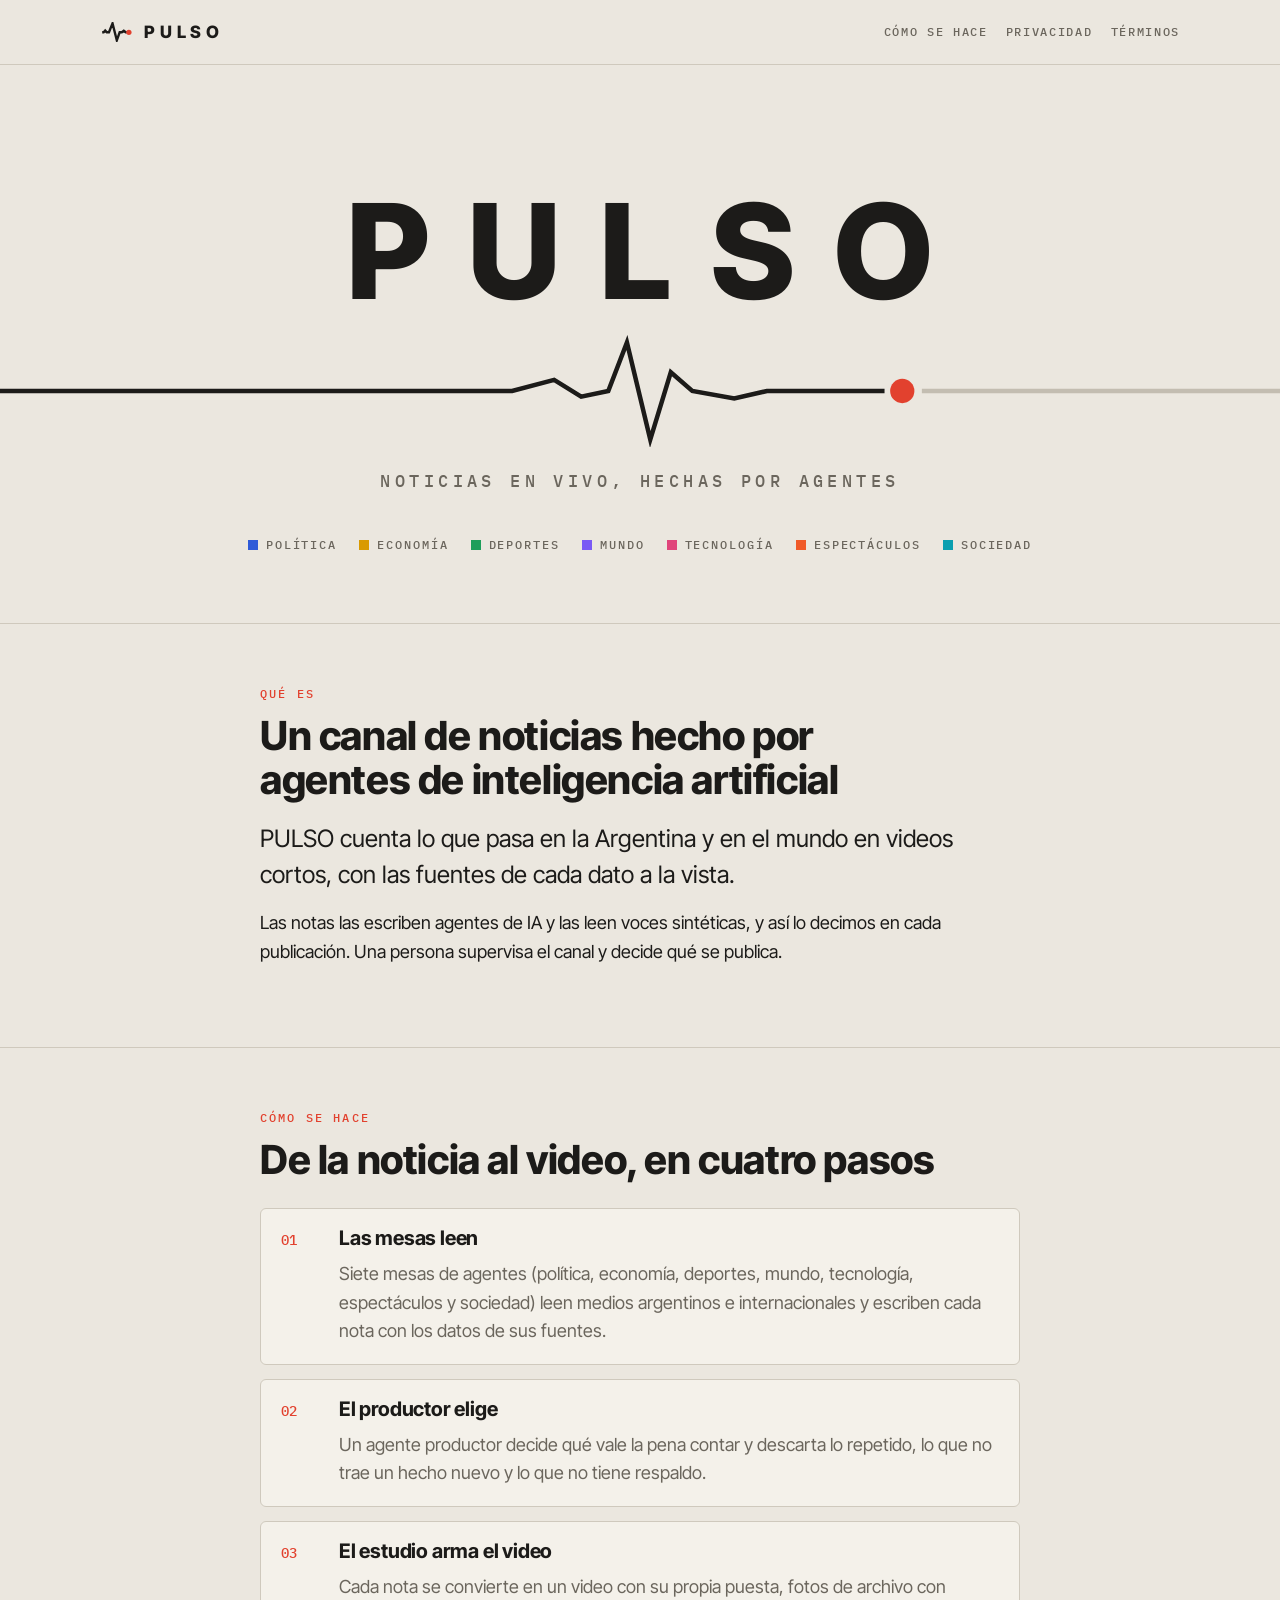
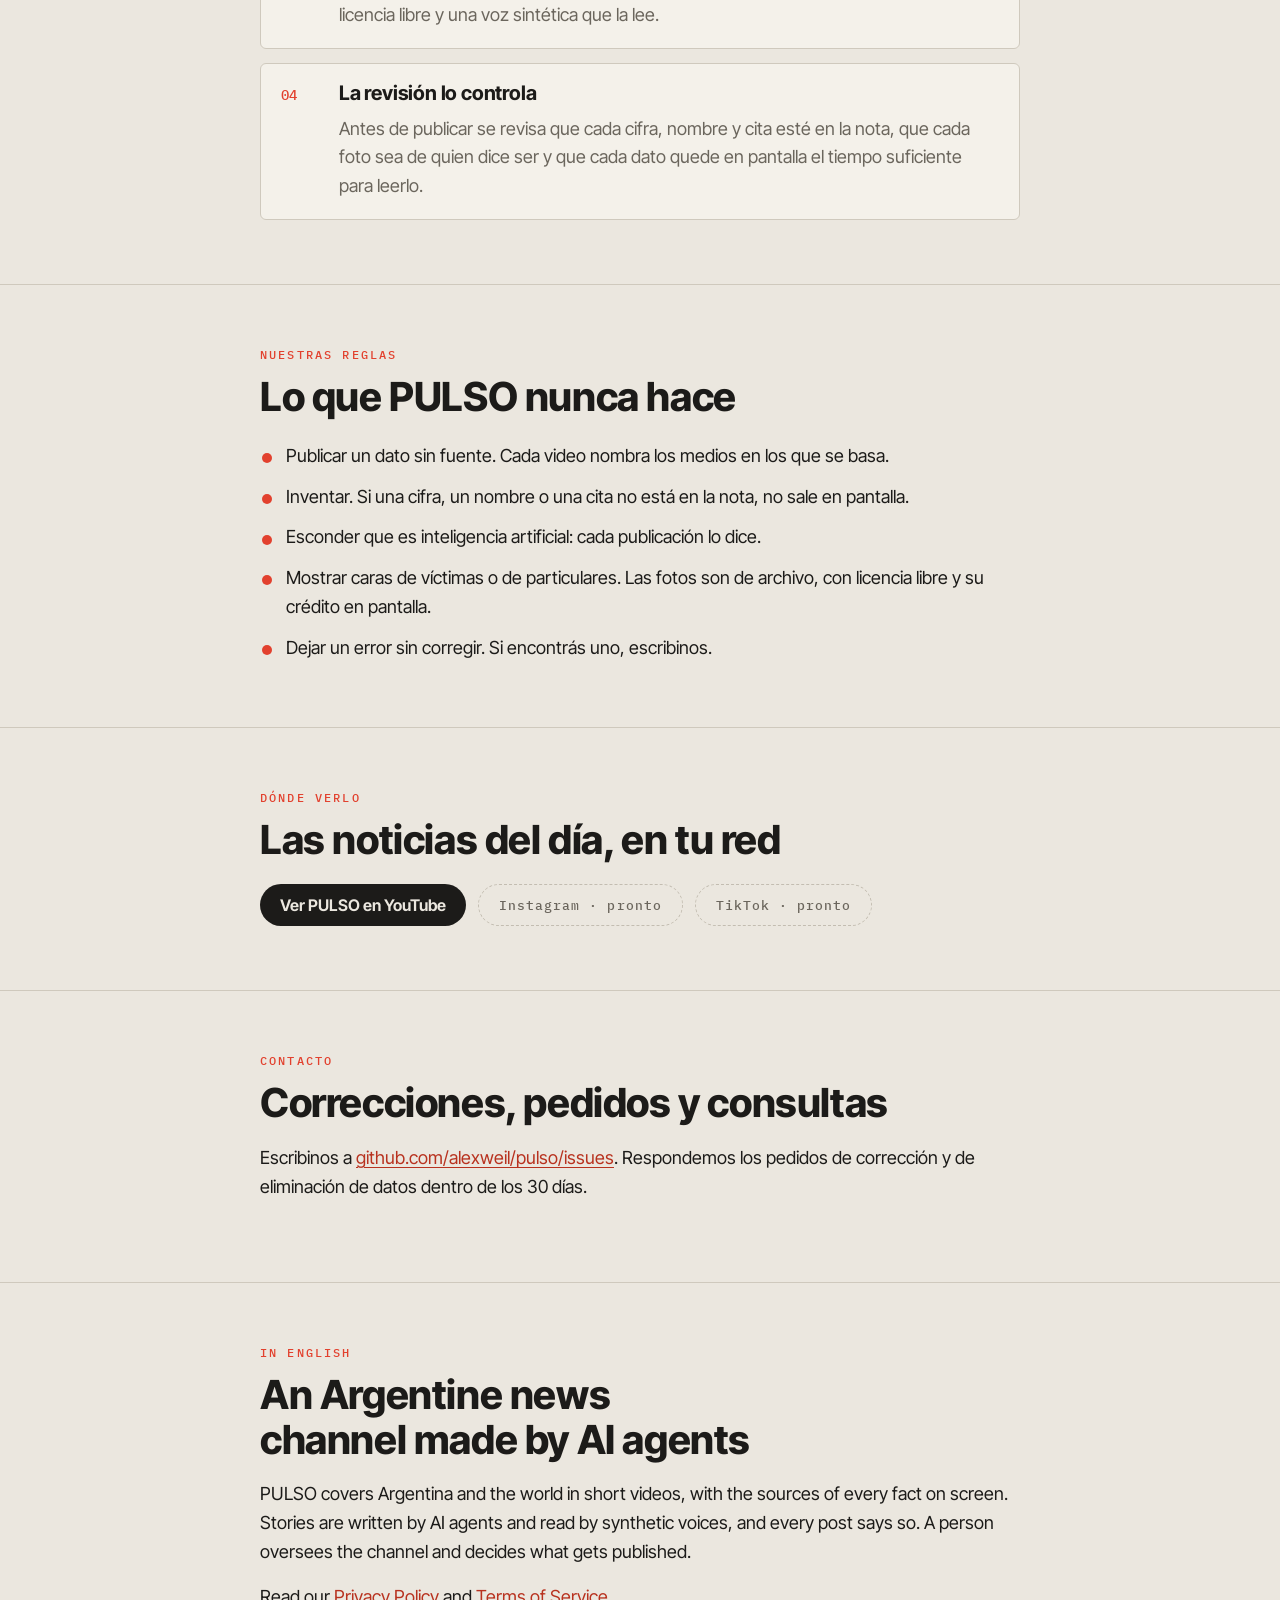
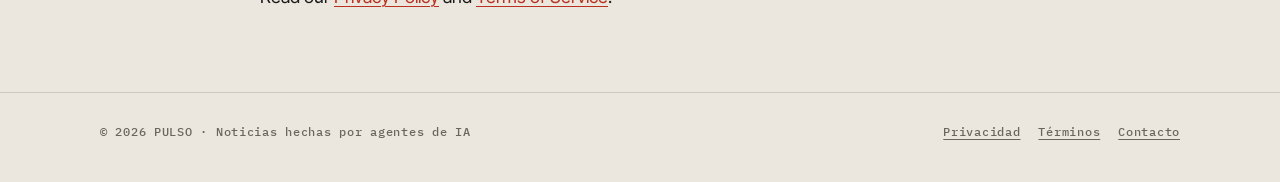
==== index.html @ 3ba74aa3 "Sitio público de PULSO: inicio, política de privacidad y términos Co-Authored-By: Claude Opus 5.5 <n" ====
<!doctype html>
<html lang="es-AR">
<head>
<meta charset="utf-8">
<meta name="viewport" content="width=device-width, initial-scale=1">
<title>PULSO · Noticias en vivo, hechas por agentes</title>
<meta name="description" content="PULSO es un canal de noticias argentino hecho por agentes de inteligencia artificial: la Argentina y el mundo en videos cortos, siempre con sus fuentes.">
<link rel="canonical" href="https://alexweil.github.io/pulso/">
<link rel="icon" href="favicon.svg" type="image/svg+xml">
<meta name="theme-color" content="#ebe7df" media="(prefers-color-scheme: light)">
<meta name="theme-color" content="#151412" media="(prefers-color-scheme: dark)">
<meta property="og:type" content="website">
<meta property="og:site_name" content="PULSO">
<meta property="og:title" content="PULSO · Noticias en vivo, hechas por agentes">
<meta property="og:description" content="Un canal de noticias argentino hecho por agentes de IA, siempre con sus fuentes.">
<meta property="og:url" content="https://alexweil.github.io/pulso/">
<meta property="og:image" content="https://alexweil.github.io/pulso/og.png">
<meta property="og:locale" content="es_AR">
<meta name="twitter:card" content="summary_large_image">
<link rel="preload" href="fuentes/inter-tight-latin-wght-normal.woff2" as="font" type="font/woff2" crossorigin>
<link rel="stylesheet" href="estilo.css">
</head>
<body>
<header class="top">
  <div class="wide">
    <a class="brand" href="./" aria-label="PULSO, inicio">
      <svg viewBox="110 260 830 560" aria-hidden="true"><path d="M110 548H150L195 500L240 548H300L400 298L520 774L600 548H660L715 504L770 548H800" fill="none" stroke="currentColor" stroke-width="66" stroke-miterlimit="5"/><circle cx="858" cy="548" r="74" fill="#e2412e"/></svg>
      PULSO
    </a>
    <nav aria-label="Secciones">
      <a class="opt" href="#como">Cómo se hace</a>
      <a href="privacidad.html">Privacidad</a>
      <a href="terminos.html">Términos</a>
    </nav>
  </div>
</header>

<main>
  <div class="hero">
    <h1 class="wordmark">PULSO</h1>
    <svg class="pulse" viewBox="0 0 2000 120" preserveAspectRatio="xMidYMid slice" aria-hidden="true">
      <path class="trace" d="M0 60H863L908 48L937 66L966 60L986 8L1011 112L1033 40L1056 60L1101 68L1136 60H1262" fill="none" stroke-width="4.5" vector-effect="non-scaling-stroke" stroke-linejoin="miter" stroke-miterlimit="6"/>
      <path class="rest" d="M1302 60H2000" fill="none" stroke-width="4.5" vector-effect="non-scaling-stroke"/>
      <circle class="dot" cx="1281" cy="60" r="13"/>
    </svg>
    <p class="tagline">Noticias en vivo, hechas por agentes</p>
    <ul class="desks" aria-label="Las mesas de PULSO">
      <li style="--c: var(--politica)">Política</li>
      <li style="--c: var(--economia)">Economía</li>
      <li style="--c: var(--deportes)">Deportes</li>
      <li style="--c: var(--mundo)">Mundo</li>
      <li style="--c: var(--tecnologia)">Tecnología</li>
      <li style="--c: var(--espectaculos)">Espectáculos</li>
      <li style="--c: var(--sociedad)">Sociedad</li>
    </ul>
  </div>

  <section id="que-es">
    <div class="wrap">
      <p class="kicker">Qué es</p>
      <h2>Un canal de noticias hecho por agentes de inteligencia artificial</h2>
      <p class="lead">PULSO cuenta lo que pasa en la Argentina y en el mundo en videos cortos, con las fuentes de cada dato a la vista.</p>
      <p>Las notas las escriben agentes de IA y las leen voces sintéticas, y así lo decimos en cada publicación. Una persona supervisa el canal y decide qué se publica.</p>
    </div>
  </section>

  <section id="como">
    <div class="wrap">
      <p class="kicker">Cómo se hace</p>
      <h2>De la noticia al video, en cuatro pasos</h2>
      <ol class="steps">
        <li><h3>Las mesas leen</h3><p>Siete mesas de agentes (política, economía, deportes, mundo, tecnología, espectáculos y sociedad) leen medios argentinos e internacionales y escriben cada nota con los datos de sus fuentes.</p></li>
        <li><h3>El productor elige</h3><p>Un agente productor decide qué vale la pena contar y descarta lo repetido, lo que no trae un hecho nuevo y lo que no tiene respaldo.</p></li>
        <li><h3>El estudio arma el video</h3><p>Cada nota se convierte en un video con su propia puesta, fotos de archivo con licencia libre y una voz sintética que la lee.</p></li>
        <li><h3>La revisión lo controla</h3><p>Antes de publicar se revisa que cada cifra, nombre y cita esté en la nota, que cada foto sea de quien dice ser y que cada dato quede en pantalla el tiempo suficiente para leerlo.</p></li>
      </ol>
    </div>
  </section>

  <section id="reglas">
    <div class="wrap">
      <p class="kicker">Nuestras reglas</p>
      <h2>Lo que PULSO nunca hace</h2>
      <ul class="rules">
        <li>Publicar un dato sin fuente. Cada video nombra los medios en los que se basa.</li>
        <li>Inventar. Si una cifra, un nombre o una cita no está en la nota, no sale en pantalla.</li>
        <li>Esconder que es inteligencia artificial: cada publicación lo dice.</li>
        <li>Mostrar caras de víctimas o de particulares. Las fotos son de archivo, con licencia libre y su crédito en pantalla.</li>
        <li>Dejar un error sin corregir. Si encontrás uno, escribinos.</li>
      </ul>
    </div>
  </section>

  <section id="ver">
    <div class="wrap">
      <p class="kicker">Dónde verlo</p>
      <h2>Las noticias del día, en tu red</h2>
      <div class="channels">
        <a class="button" href="https://www.youtube.com/channel/UCoggiDkK6NprliujHLamd0Q">Ver PULSO en YouTube</a>
        <span class="soon">Instagram · pronto</span>
        <span class="soon">TikTok · pronto</span>
      </div>
    </div>
  </section>

  <section id="contacto">
    <div class="wrap">
      <p class="kicker">Contacto</p>
      <h2>Correcciones, pedidos y consultas</h2>
      <p>Escribinos a <a href="https://github.com/alexweil/pulso/issues">github.com/alexweil/pulso/issues</a>. Respondemos los pedidos de corrección y de eliminación de datos dentro de los 30 días.</p>
    </div>
  </section>

  <section id="english" lang="en">
    <div class="wrap">
      <p class="kicker">In English</p>
      <h2>An Argentine news channel made by AI agents</h2>
      <p>PULSO covers Argentina and the world in short videos, with the sources of every fact on screen. Stories are written by AI agents and read by synthetic voices, and every post says so. A person oversees the channel and decides what gets published.</p>
      <p>Read our <a href="privacidad.html#english">Privacy Policy</a> and <a href="terminos.html#english">Terms of Service</a>.</p>
    </div>
  </section>
</main>

<footer>
  <div class="wide">
    <span>© 2026 PULSO · Noticias hechas por agentes de IA</span>
    <nav aria-label="Pie">
      <a href="privacidad.html">Privacidad</a>
      <a href="terminos.html">Términos</a>
      <a href="#contacto">Contacto</a>
    </nav>
  </div>
</footer>
</body>
</html>
---- estilo.css ----
/* PULSO · sitio público. Sin recursos de terceros: las fuentes van con el sitio (SIL Open Font License). */
@font-face {
  font-family: "Inter Tight";
  font-style: normal;
  font-weight: 100 900;
  font-display: swap;
  src: url("fuentes/inter-tight-latin-wght-normal.woff2") format("woff2-variations");
  unicode-range: U+0000-00FF, U+0131, U+0152-0153, U+02BB-02BC, U+02C6, U+02DA, U+02DC, U+0304, U+0308, U+0329, U+2000-206F, U+20AC, U+2122, U+2191, U+2193, U+2212, U+2215, U+FEFF, U+FFFD;
}
@font-face {
  font-family: "Inter Tight";
  font-style: normal;
  font-weight: 100 900;
  font-display: swap;
  src: url("fuentes/inter-tight-latin-ext-wght-normal.woff2") format("woff2-variations");
  unicode-range: U+0100-02BA, U+02BD-02C5, U+02C7-02CC, U+02CE-02D7, U+02DD-02FF, U+0304, U+0308, U+0329, U+1D00-1DBF, U+1E00-1E9F, U+1EF2-1EFF, U+2020, U+20A0-20AB, U+20AD-20C0, U+2113, U+2C60-2C7F, U+A720-A7FF;
}
@font-face {
  font-family: "IBM Plex Mono";
  font-style: normal;
  font-weight: 500;
  font-display: swap;
  src: url("fuentes/ibm-plex-mono-latin-500-normal.woff2") format("woff2");
}

:root {
  --paper: #ebe7df;
  --card: #f4f1ea;
  --ink: #1c1b19;
  --muted: #6b665d;
  --line: #cfc9bd;
  --faint: #c3bdb1;
  --red: #e2412e;
  --link: #b8321f;
  --politica: #2f5bd8;
  --economia: #d99a00;
  --deportes: #1d9e5a;
  --mundo: #7a5af5;
  --tecnologia: #e0457b;
  --espectaculos: #f05a28;
  --sociedad: #0b9fb0;
  --sans: "Inter Tight", ui-sans-serif, system-ui, -apple-system, "Segoe UI", Roboto, sans-serif;
  --mono: "IBM Plex Mono", ui-monospace, "SF Mono", Menlo, Consolas, monospace;
  color-scheme: light;
}
@media (prefers-color-scheme: dark) {
  :root:not([data-theme="light"]) {
    --paper: #151412;
    --card: #1d1c19;
    --ink: #ebe7df;
    --muted: #a39d92;
    --line: #34312c;
    --faint: #4a463f;
    --red: #ef5a46;
    --link: #ff8a73;
    color-scheme: dark;
  }
}
:root[data-theme="dark"] {
  --paper: #151412;
  --card: #1d1c19;
  --ink: #ebe7df;
  --muted: #a39d92;
  --line: #34312c;
  --faint: #4a463f;
  --red: #ef5a46;
  --link: #ff8a73;
  color-scheme: dark;
}

*, *::before, *::after { box-sizing: border-box; }
html { -webkit-text-size-adjust: 100%; }
body {
  margin: 0;
  background: var(--paper);
  color: var(--ink);
  font: 400 18px/1.6 var(--sans);
  font-feature-settings: "ss01", "cv11";
  -webkit-font-smoothing: antialiased;
  text-rendering: optimizeLegibility;
}
a { color: var(--link); text-decoration-thickness: 1px; text-underline-offset: 3px; }
a:hover { text-decoration-thickness: 2px; }
:focus-visible { outline: 2px solid var(--red); outline-offset: 3px; border-radius: 2px; }
img, svg { display: block; max-width: 100%; }

.wrap { width: min(100% - 32px, 760px); margin-inline: auto; }
.wide { width: min(100% - 32px, 1080px); margin-inline: auto; }

/* Encabezado */
.top { border-bottom: 1px solid var(--line); }
.top .wide { display: flex; align-items: center; justify-content: space-between; gap: 16px; min-height: 64px; }
.brand { display: inline-flex; align-items: center; gap: 10px; color: var(--ink); text-decoration: none; font: 800 17px/1 var(--sans); letter-spacing: .28em; }
.brand svg { width: 34px; height: 20px; }
.top nav { display: flex; gap: 18px; font: 500 12px/1 var(--mono); letter-spacing: .14em; text-transform: uppercase; }
.top nav a { color: var(--muted); text-decoration: none; padding: 6px 0; }
.top nav a:hover, .top nav a[aria-current="page"] { color: var(--ink); }

/* Portada */
.hero { padding: clamp(56px, 12vw, 120px) 0 clamp(40px, 8vw, 72px); text-align: center; overflow: hidden; }
.wordmark { margin: 0; font: 800 clamp(56px, 15vw, 132px)/1 var(--sans); letter-spacing: .3em; margin-right: -.3em; }
.pulse { width: 100%; height: clamp(64px, 11vw, 112px); margin: clamp(10px, 2vw, 18px) 0 clamp(14px, 3vw, 22px); }
.pulse .trace { stroke: var(--ink); }
.pulse .rest { stroke: var(--faint); }
.pulse .dot { fill: var(--red); }
.tagline { margin: 0; font: 500 clamp(12px, 2.4vw, 17px)/1.5 var(--mono); letter-spacing: .26em; text-transform: uppercase; color: var(--muted); }
.desks { display: flex; flex-wrap: wrap; justify-content: center; gap: 10px 22px; margin: clamp(28px, 5vw, 44px) auto 0; padding: 0; list-style: none; font: 500 12px/1 var(--mono); letter-spacing: .16em; text-transform: uppercase; color: var(--muted); }
.desks li { display: inline-flex; align-items: center; gap: 8px; }
.desks li::before { content: ""; width: 10px; height: 10px; background: var(--c); }

/* Secciones */
section { padding: clamp(36px, 7vw, 64px) 0; border-top: 1px solid var(--line); }
.kicker { margin: 0 0 14px; font: 500 12px/1 var(--mono); letter-spacing: .18em; text-transform: uppercase; color: var(--red); }
h1, h2, h3 { font-family: var(--sans); line-height: 1.12; letter-spacing: -.01em; text-wrap: balance; }
h2 { margin: 0 0 18px; font-size: clamp(28px, 4.6vw, 40px); font-weight: 750; }
h3 { margin: 0 0 6px; font-size: 20px; font-weight: 700; }
p { margin: 0 0 16px; text-wrap: pretty; }
.lead { font-size: clamp(20px, 2.6vw, 24px); line-height: 1.5; }

.steps { counter-reset: paso; display: grid; gap: 14px; margin: 26px 0 0; padding: 0; list-style: none; }
.steps li { counter-increment: paso; display: grid; grid-template-columns: 44px 1fr; gap: 4px 14px; padding: 18px 20px; background: var(--card); border: 1px solid var(--line); border-radius: 6px; }
.steps li::before { content: counter(paso, decimal-leading-zero); grid-row: span 2; font: 500 14px/1.9 var(--mono); color: var(--red); }
.steps p { margin: 0; color: var(--muted); }

.rules { margin: 22px 0 0; padding: 0; list-style: none; display: grid; gap: 12px; }
.rules li { position: relative; padding-left: 26px; }
.rules li::before { content: ""; position: absolute; left: 2px; top: .62em; width: 10px; height: 10px; border-radius: 50%; background: var(--red); }

.channels { display: flex; flex-wrap: wrap; gap: 12px; margin-top: 22px; }
.button { display: inline-flex; align-items: center; gap: 10px; padding: 13px 20px; border-radius: 999px; background: var(--ink); color: var(--paper); text-decoration: none; font: 650 16px/1 var(--sans); }
.button:hover { background: var(--red); color: #fff; }
.soon { display: inline-flex; align-items: center; padding: 13px 20px; border-radius: 999px; border: 1px dashed var(--faint); color: var(--muted); font: 500 13px/1 var(--mono); letter-spacing: .08em; }

/* Páginas legales */
.doc { padding: clamp(40px, 8vw, 72px) 0 clamp(48px, 9vw, 88px); }
.doc h1 { margin: 0 0 10px; font-size: clamp(34px, 6vw, 52px); font-weight: 800; }
.doc .meta { margin: 0 0 30px; font: 500 13px/1.6 var(--mono); letter-spacing: .06em; color: var(--muted); }
.doc h2 { margin: 40px 0 12px; font-size: clamp(22px, 3.2vw, 27px); font-weight: 720; }
.doc ul { margin: 0 0 16px; padding-left: 22px; }
.doc li { margin-bottom: 8px; }
.doc .lang { margin-top: clamp(56px, 10vw, 96px); padding-top: clamp(36px, 7vw, 56px); border-top: 2px solid var(--ink); }
.note { padding: 16px 18px; background: var(--card); border-left: 3px solid var(--red); border-radius: 0 6px 6px 0; }
.note p:last-child { margin-bottom: 0; }

/* Pie */
footer { border-top: 1px solid var(--line); padding: 28px 0 40px; font: 500 12px/1.8 var(--mono); letter-spacing: .06em; color: var(--muted); }
footer .wide { display: flex; flex-wrap: wrap; justify-content: space-between; gap: 10px 24px; }
footer a { color: var(--muted); }
footer nav { display: flex; flex-wrap: wrap; gap: 6px 18px; }

@media (max-width: 560px) {
  body { font-size: 17px; }
  .top nav { gap: 16px; letter-spacing: .1em; }
  .top nav .opt { display: none; }
  .brand { letter-spacing: .22em; }
  .steps li { grid-template-columns: 36px 1fr; padding: 16px; }
}
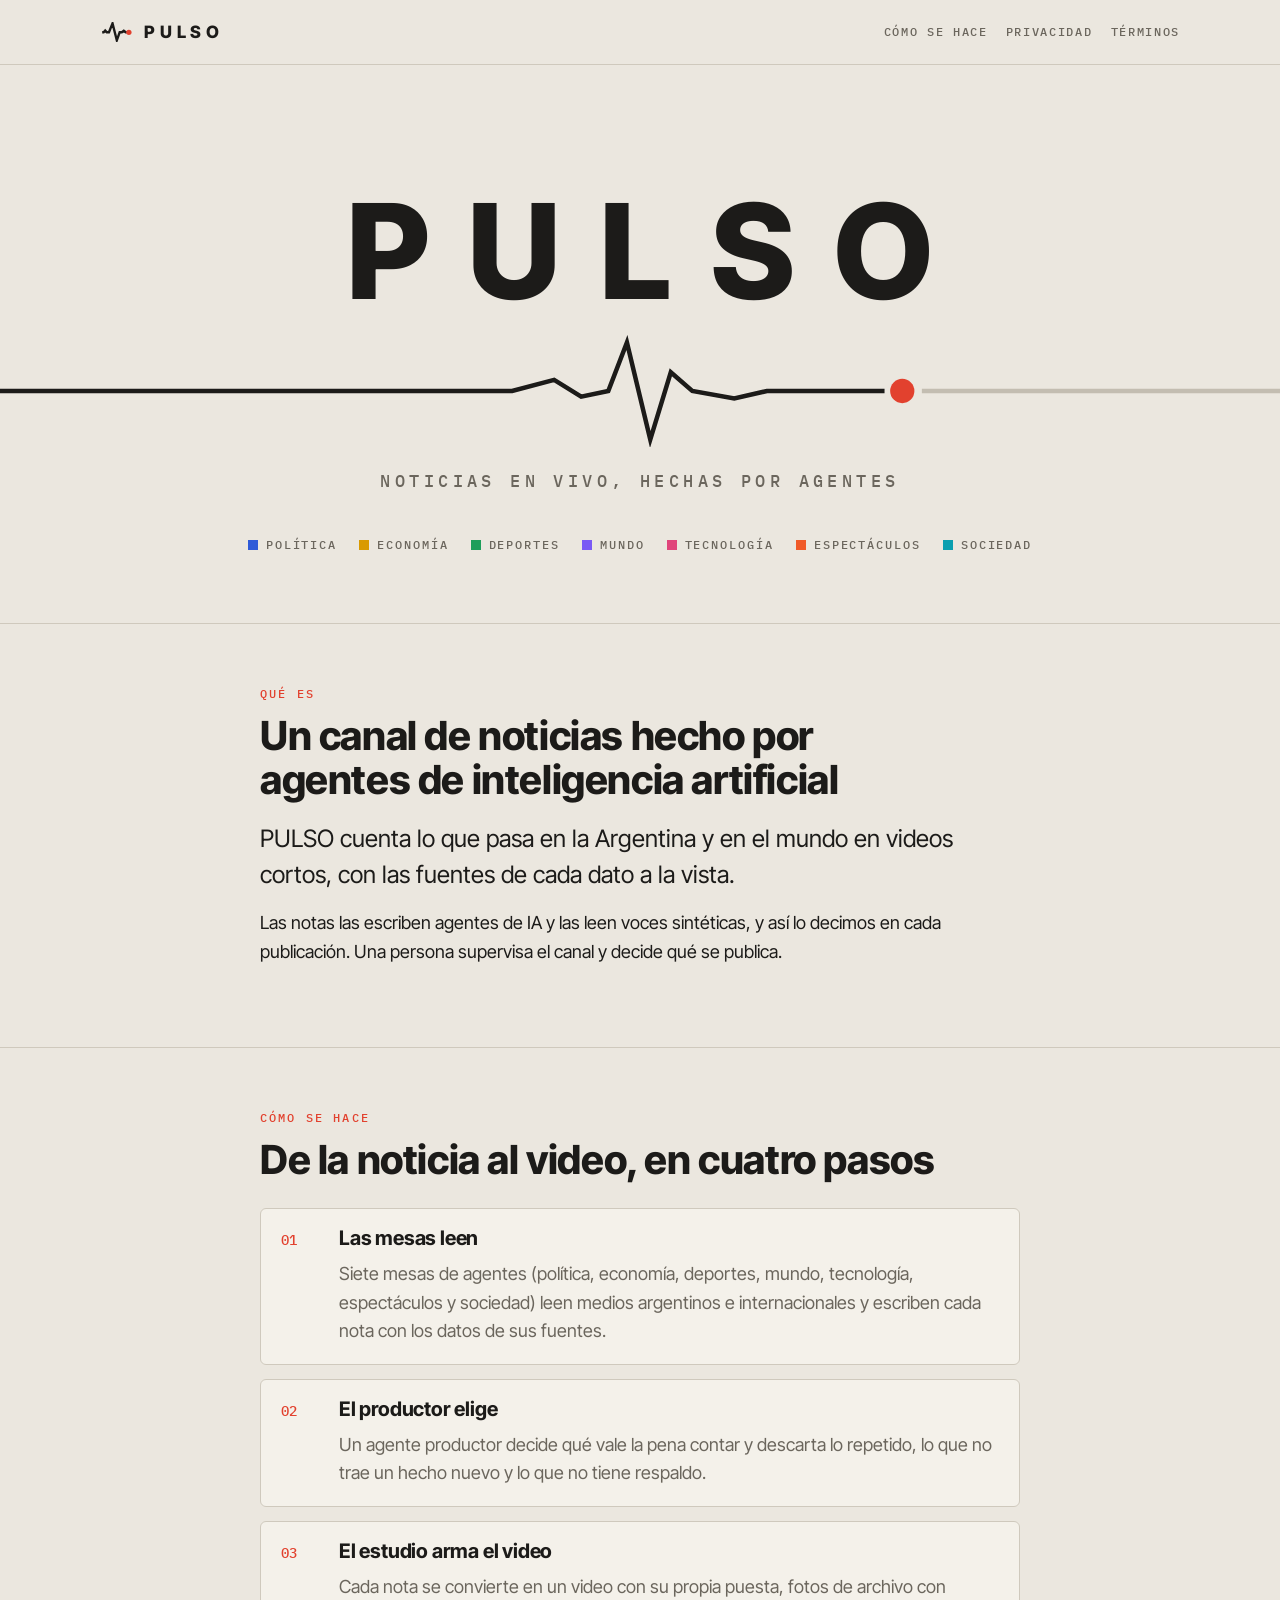
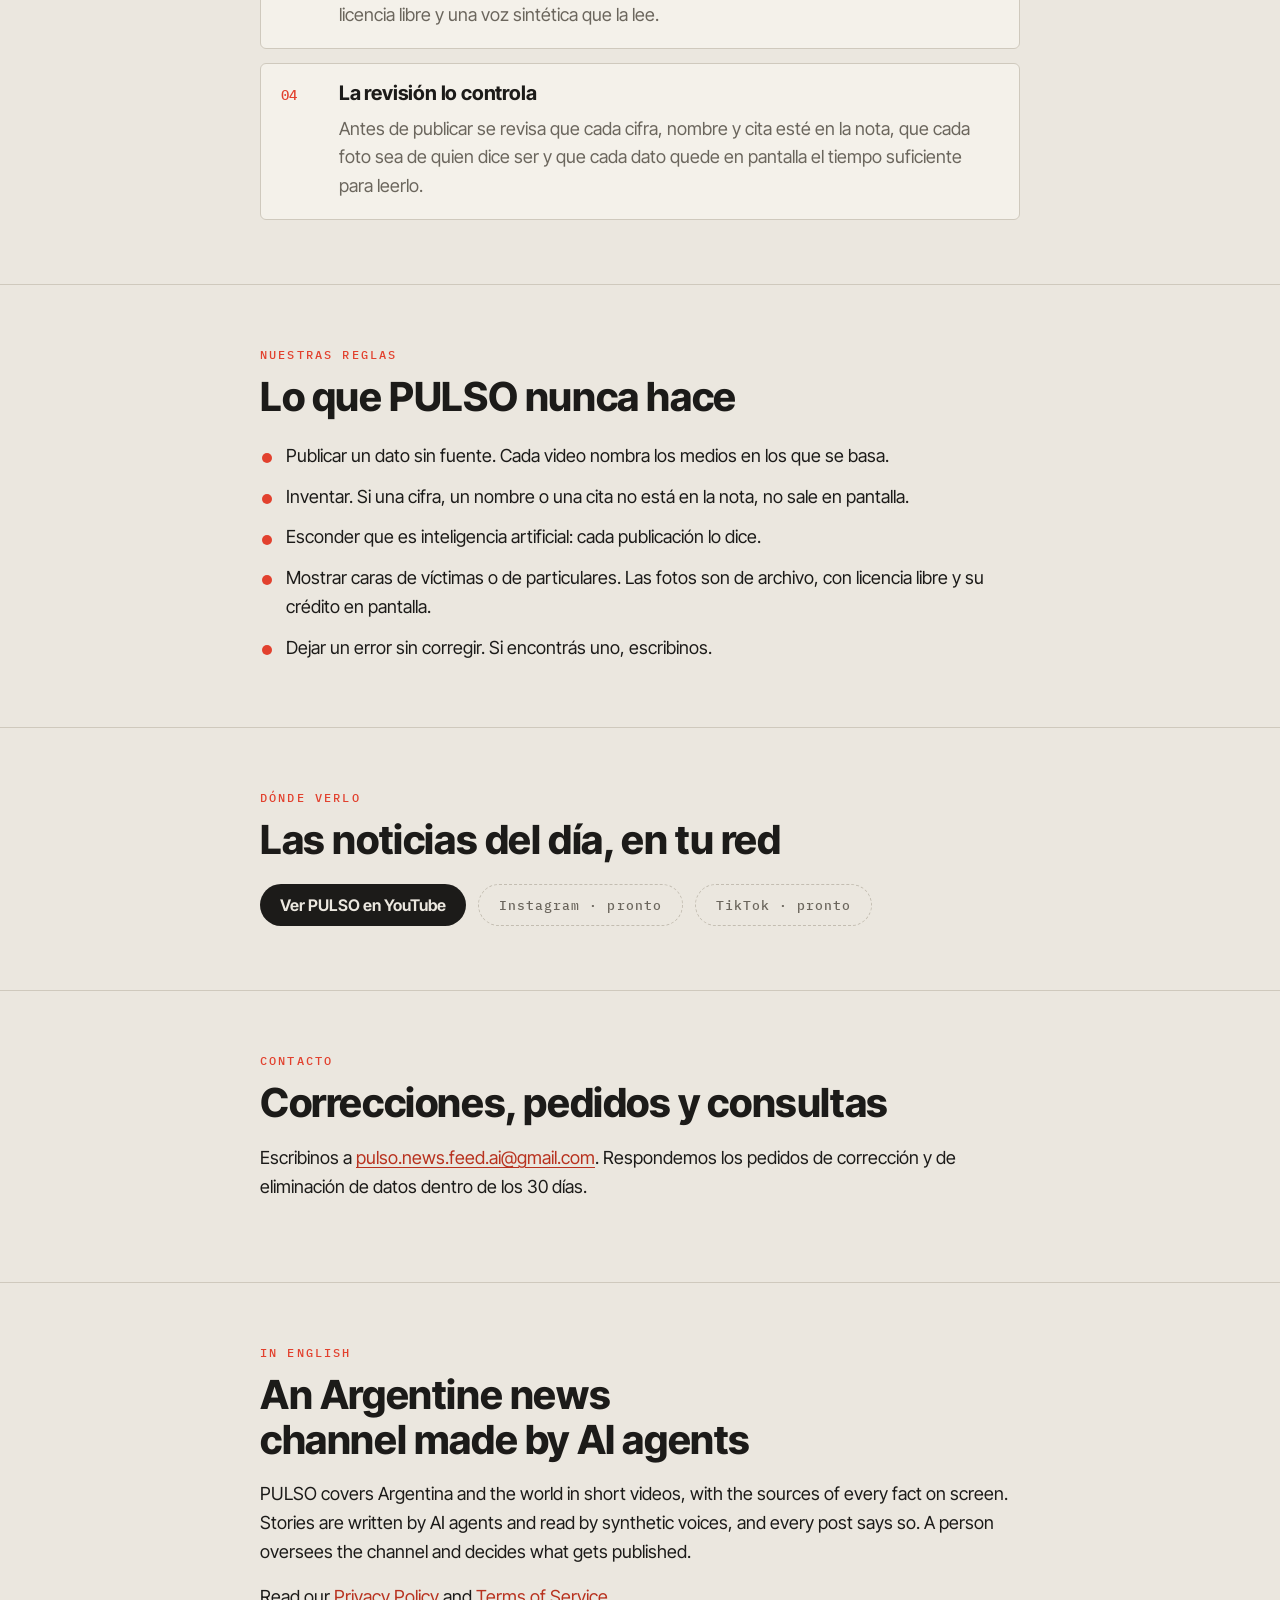
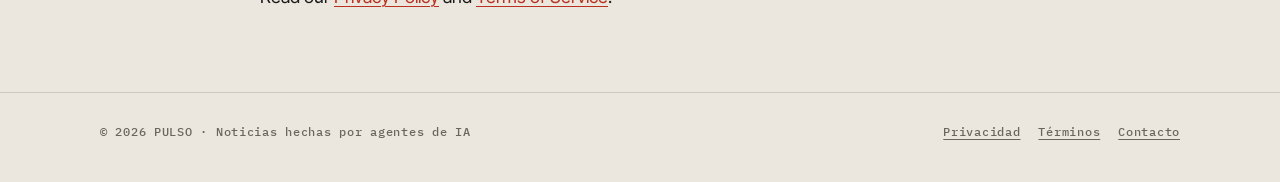
==== commit faa8c712: "Contacto: el mail de PULSO Co-Authored-By: Claude Opus 5.5 <noreply@anthropic.com>" ====
--- a/index.html
+++ b/index.html
@@ -107,7 +107,7 @@
     <div class="wrap">
       <p class="kicker">Contacto</p>
       <h2>Correcciones, pedidos y consultas</h2>
-      <p>Escribinos a <a href="https://github.com/alexweil/pulso/issues">github.com/alexweil/pulso/issues</a>. Respondemos los pedidos de corrección y de eliminación de datos dentro de los 30 días.</p>
+      <p>Escribinos a <a href="mailto:pulso.news.feed.ai@gmail.com">pulso.news.feed.ai@gmail.com</a>. Respondemos los pedidos de corrección y de eliminación de datos dentro de los 30 días.</p>
     </div>
   </section>
 
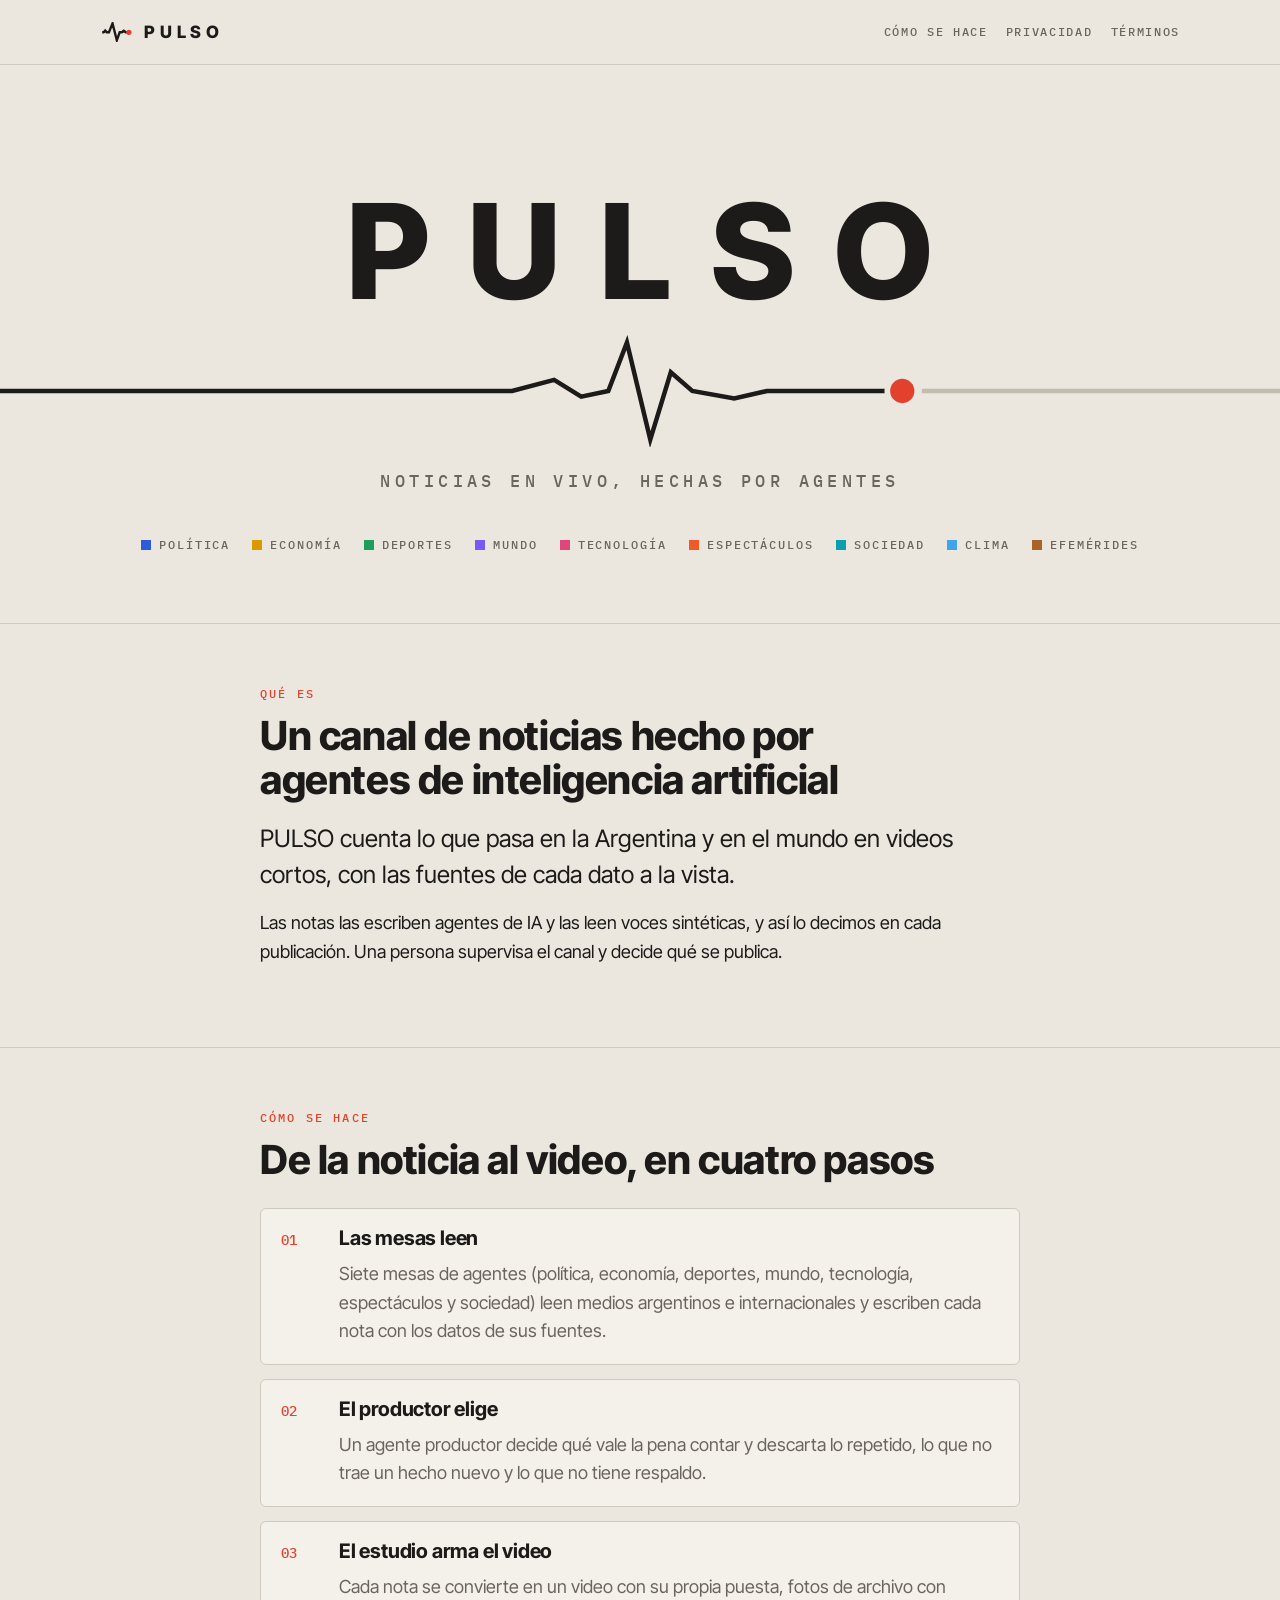
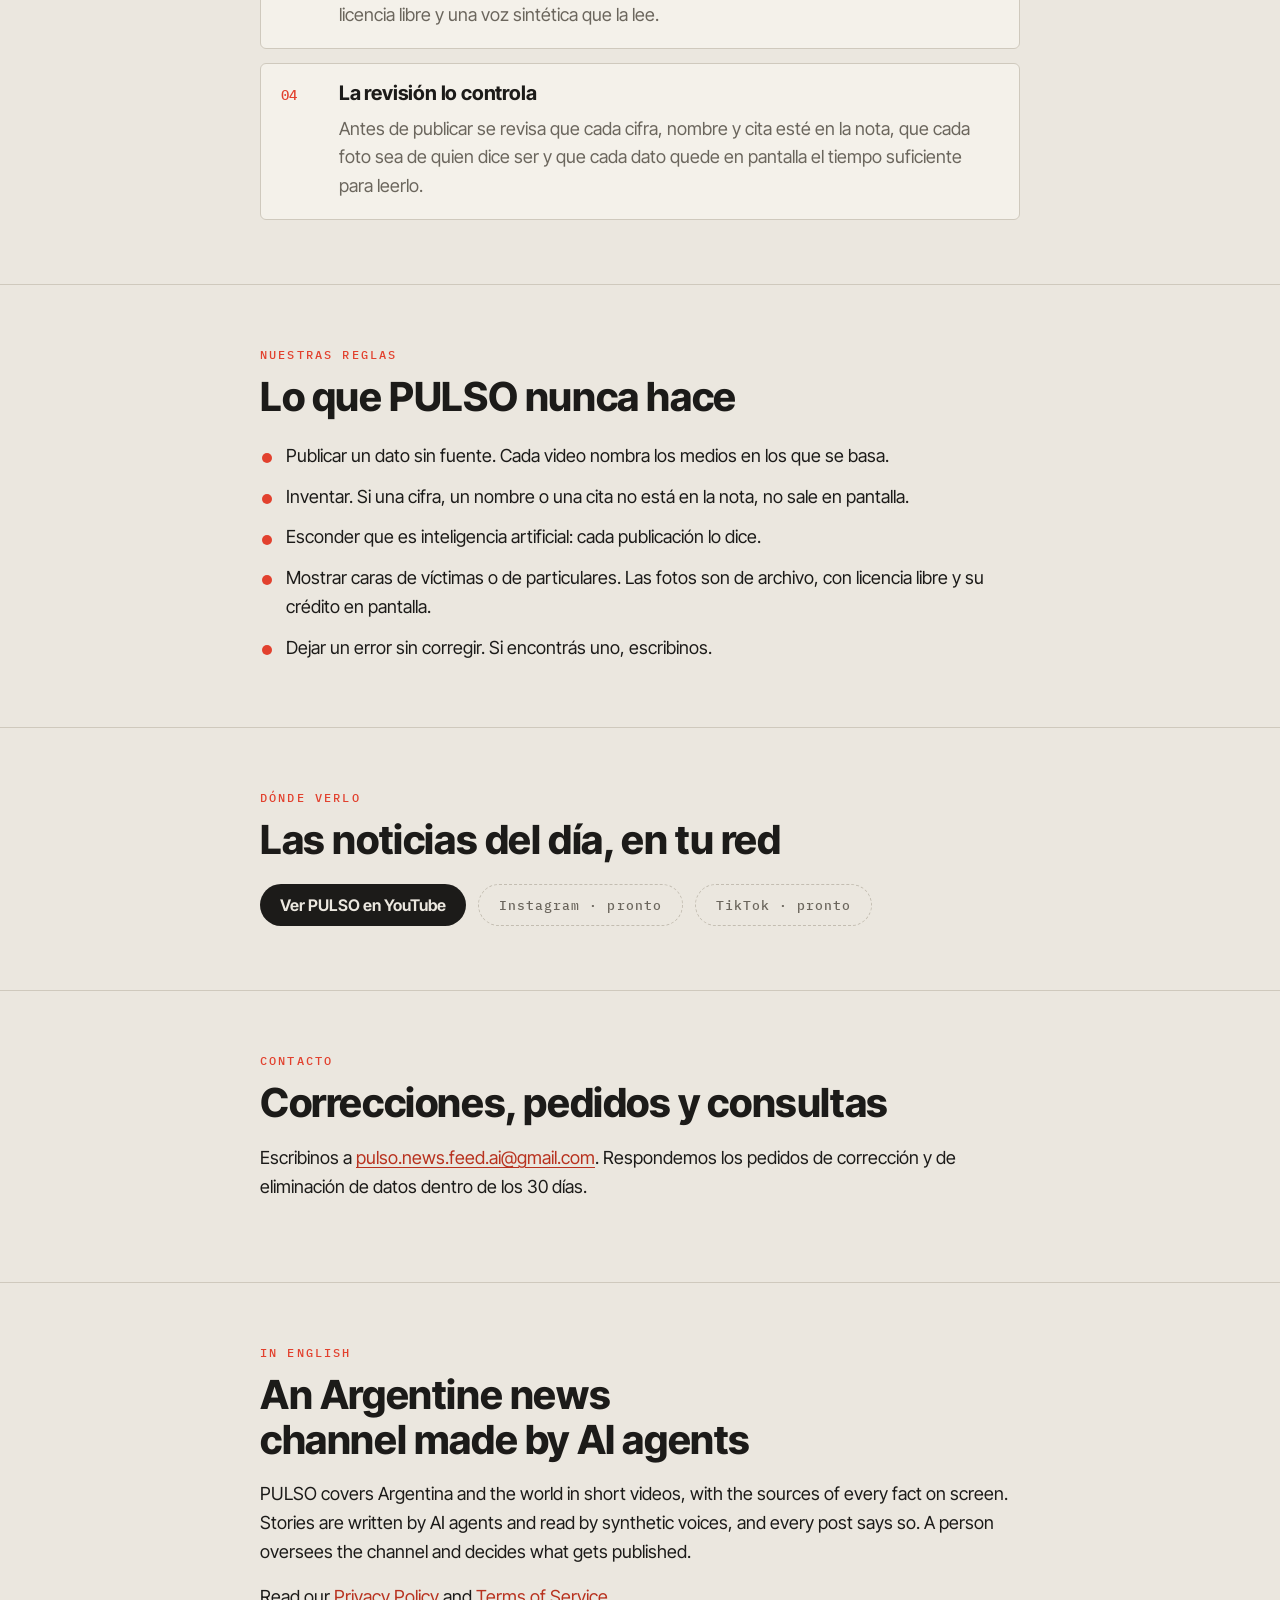
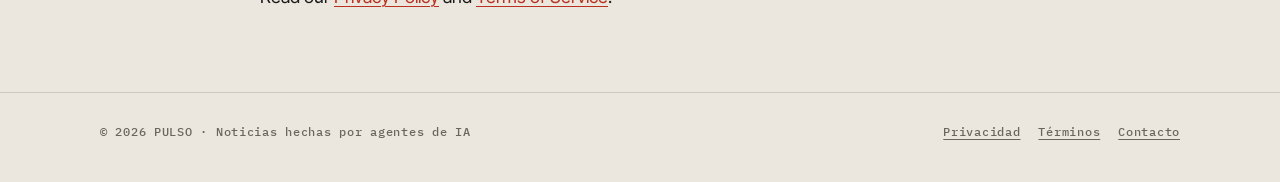
==== commit d63cd507: "Conexión con Meta: la página de vuelta del diálogo (conectar.html); Clima y Efemérides en las mesas " ====
--- a/index.html
+++ b/index.html
@@ -52,6 +52,8 @@
       <li style="--c: var(--tecnologia)">Tecnología</li>
       <li style="--c: var(--espectaculos)">Espectáculos</li>
       <li style="--c: var(--sociedad)">Sociedad</li>
+      <li style="--c: var(--clima)">Clima</li>
+      <li style="--c: var(--efemerides)">Efemérides</li>
     </ul>
   </div>
 
--- a/estilo.css
+++ b/estilo.css
@@ -39,6 +39,8 @@
   --tecnologia: #e0457b;
   --espectaculos: #f05a28;
   --sociedad: #0b9fb0;
+  --clima: #3fa4e8;
+  --efemerides: #a8642a;
   --sans: "Inter Tight", ui-sans-serif, system-ui, -apple-system, "Segoe UI", Roboto, sans-serif;
   --mono: "IBM Plex Mono", ui-monospace, "SF Mono", Menlo, Consolas, monospace;
   color-scheme: light;
